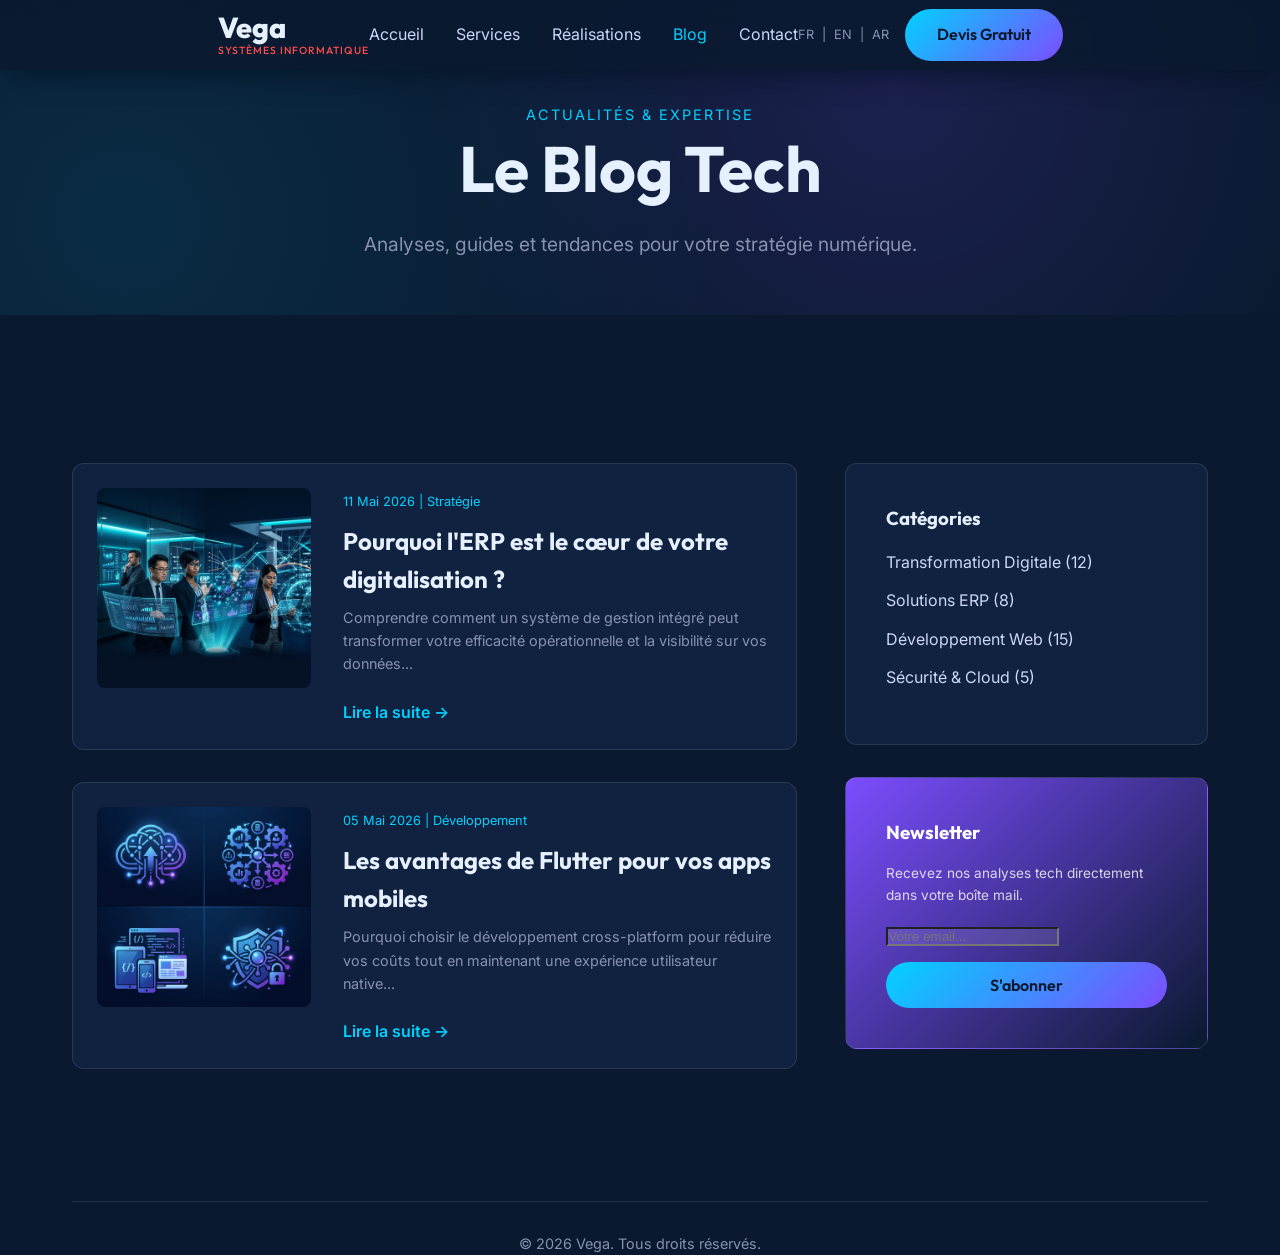
==== blog.html @ df2f933c "modifier de site vega" ====
<!DOCTYPE html>
<html lang="fr">
<head>
    <meta charset="UTF-8">
    <meta name="viewport" content="width=device-width, initial-scale=1.0">
    <title>Blog IT & Transformation Digitale | Vega</title>
    <meta name="description" content="Découvrez les dernières tendances IT : ERP, Cybersécurité, Intelligence Artificielle et Transformation Digitale des entreprises.">
    <link rel="stylesheet" href="assets/css/style.css">
    <link rel="stylesheet" href="assets/css/animations.css">
    <link rel="stylesheet" href="https://cdnjs.cloudflare.com/ajax/libs/font-awesome/6.4.0/css/all.min.css">
</head>
<body>

    <!-- Header -->
    <header class="scrolled">
        <div class="container">
            <nav>
                <a href="index.html" class="logo">Vega <small>Systèmes Informatique</small></a>
                <ul class="nav-links">
                    <li><a href="index.html">Accueil</a></li>
                    <li><a href="services.html">Services</a></li>
                    <li><a href="projects.html">Réalisations</a></li>
                    <li><a href="blog.html" class="active" style="color: var(--primary);">Blog</a></li>
                    <li><a href="contact.html">Contact</a></li>
                </ul>
                <div class="nav-cta" style="display: flex; align-items: center;">
                    <div class="lang-switcher">
                        <a href="#">FR</a> | <a href="#">EN</a> | <a href="#">AR</a>
                    </div>
                    <a href="contact.html" class="btn btn-primary">Devis Gratuit</a>
                </div>
            </nav>
        </div>
    </header>

    <!-- Page Header -->
    <section class="hero" style="height: 35vh; min-height: 250px;">
        <div class="container" style="text-align: center;">
            <div class="reveal">
                <span class="section-subtitle">Actualités & Expertise</span>
                <h1>Le Blog <span>Tech</span></h1>
                <p>Analyses, guides et tendances pour votre stratégie numérique.</p>
            </div>
        </div>
    </section>

    <!-- Blog Content -->
    <section class="section">
        <div class="container">
            <div class="grid" style="grid-template-columns: 2fr 1fr; gap: 3rem;">
                
                <!-- Articles List -->
                <div class="reveal">
                    
                    <!-- Article 1 -->
                    <article class="card" style="margin-bottom: 2rem; display: flex; gap: 2rem; flex-wrap: wrap; padding: 1.5rem;">
                        <div style="flex: 1; min-width: 200px; height: 200px; background: url('assets/images/hero.png') center/cover; border-radius: 8px;"></div>
                        <div style="flex: 2; min-width: 250px;">
                            <span style="color: var(--primary); font-size: 0.8rem;">11 Mai 2026 | Stratégie</span>
                            <h2 style="font-size: 1.5rem; margin: 0.5rem 0;">Pourquoi l'ERP est le cœur de votre digitalisation ?</h2>
                            <p style="font-size: 0.9rem; color: var(--text-dim); margin-bottom: 1.5rem;">Comprendre comment un système de gestion intégré peut transformer votre efficacité opérationnelle et la visibilité sur vos données...</p>
                            <a href="#" style="color: var(--primary); font-weight: 600;">Lire la suite →</a>
                        </div>
                    </article>

                    <!-- Article 2 -->
                    <article class="card" style="margin-bottom: 2rem; display: flex; gap: 2rem; flex-wrap: wrap; padding: 1.5rem;">
                        <div style="flex: 1; min-width: 200px; height: 200px; background: url('assets/images/services.png') center/cover; border-radius: 8px;"></div>
                        <div style="flex: 2; min-width: 250px;">
                            <span style="color: var(--primary); font-size: 0.8rem;">05 Mai 2026 | Développement</span>
                            <h2 style="font-size: 1.5rem; margin: 0.5rem 0;">Les avantages de Flutter pour vos apps mobiles</h2>
                            <p style="font-size: 0.9rem; color: var(--text-dim); margin-bottom: 1.5rem;">Pourquoi choisir le développement cross-platform pour réduire vos coûts tout en maintenant une expérience utilisateur native...</p>
                            <a href="#" style="color: var(--primary); font-weight: 600;">Lire la suite →</a>
                        </div>
                    </article>

                </div>

                <!-- Sidebar -->
                <aside class="reveal delay-1">
                    <div class="card" style="margin-bottom: 2rem;">
                        <h3>Catégories</h3>
                        <ul class="footer-links" style="margin-top: 1rem;">
                            <li><a href="#">Transformation Digitale (12)</a></li>
                            <li><a href="#">Solutions ERP (8)</a></li>
                            <li><a href="#">Développement Web (15)</a></li>
                            <li><a href="#">Sécurité & Cloud (5)</a></li>
                        </ul>
                    </div>

                    <div class="card" style="background: linear-gradient(135deg, var(--primary-alt), var(--bg-dark));">
                        <h3 style="color: white;">Newsletter</h3>
                        <p style="font-size: 0.85rem; color: rgba(255,255,255,0.8); margin: 1rem 0;">Recevez nos analyses tech directement dans votre boîte mail.</p>
                        <input type="email" class="form-control" placeholder="Votre email..." style="margin-bottom: 1rem; background: rgba(255,255,255,0.1);">
                        <button class="btn btn-primary" style="width: 100%;">S'abonner</button>
                    </div>
                </aside>

            </div>
        </div>
    </section>

    <!-- Footer -->
    <footer>
        <div class="container">
            <div class="footer-bottom">
                <p>&copy; 2026 Vega. Tous droits réservés.</p>
            </div>
        </div>
    </footer>

    <script src="assets/js/main.js"></script>
    <script src="assets/js/animations.js"></script>
</body>
</html>
---- assets/css/style.css ----
/* 
   SiteVega - Premium IT Corporate Design System
   Modern Vanilla CSS
*/

@import url('https://fonts.googleapis.com/css2?family=Outfit:wght@300;400;500;600;700&family=Inter:wght@300;400;500;600&display=swap');

:root {
    /* Color Palette - Premium Navy & Tech Cyan/Violet */
    --primary: #00d2ff;
    --primary-alt: #7c4dff;
    --bg-dark: #0a192f;
    --bg-dark-alt: #112240;
    --text-main: #ccd6f6;
    --text-bright: #e6f1ff;
    --text-dim: #8892b0;
    --glass: rgba(255, 255, 255, 0.05);
    --glass-border: rgba(255, 255, 255, 0.1);
    
    /* Layout */
    --container-width: 1200px;
    --header-height: 80px;
    --border-radius: 12px;
    --transition: all 0.3s cubic-bezier(0.645, 0.045, 0.355, 1);
}

/* Base Styles */
* {
    margin: 0;
    padding: 0;
    box-sizing: border-box;
}

html {
    scroll-behavior: smooth;
}

body {
    background-color: var(--bg-dark);
    color: var(--text-main);
    font-family: 'Inter', sans-serif;
    line-height: 1.6;
    overflow-x: hidden;
}

h1, h2, h3, h4, .font-heading {
    font-family: 'Outfit', sans-serif;
    color: var(--text-bright);
    font-weight: 700;
}

a {
    text-decoration: none;
    color: inherit;
    transition: var(--transition);
}

ul {
    list-style: none;
}

img {
    max-width: 100%;
    display: block;
}

.container {
    max-width: var(--container-width);
    margin: 0 auto;
    padding: 0 2rem;
}

/* Typography Helpers */
.section-title {
    font-size: 2.5rem;
    margin-bottom: 1rem;
    text-align: center;
}

.section-subtitle {
    color: var(--primary);
    text-transform: uppercase;
    letter-spacing: 2px;
    font-size: 0.9rem;
    display: block;
    text-align: center;
    margin-bottom: 0.5rem;
}

/* Buttons */
.btn {
    display: inline-block;
    padding: 0.8rem 2rem;
    border-radius: 50px;
    font-weight: 600;
    cursor: pointer;
    border: none;
    font-family: 'Outfit', sans-serif;
    font-size: 1rem;
    transition: var(--transition);
}

.btn-primary {
    background: linear-gradient(135deg, var(--primary), var(--primary-alt));
    color: var(--bg-dark);
}

.btn-primary:hover {
    transform: translateY(-3px);
    box-shadow: 0 10px 20px rgba(0, 210, 255, 0.3);
}

.btn-outline {
    background: transparent;
    border: 2px solid var(--primary);
    color: var(--primary);
}

.btn-outline:hover {
    background: rgba(0, 210, 255, 0.1);
    transform: translateY(-3px);
}

/* Header & Nav */
header {
    height: var(--header-height);
    display: flex;
    align-items: center;
    position: fixed;
    top: 0;
    width: 100%;
    z-index: 1000;
    transition: var(--transition);
}

header.scrolled {
    background: rgba(10, 25, 47, 0.85);
    backdrop-filter: blur(10px);
    height: 70px;
    box-shadow: 0 10px 30px -10px rgba(2, 12, 27, 0.7);
}

nav {
    display: flex;
    justify-content: space-between;
    align-items: center;
    width: 100%;
}

.logo {
    font-family: 'Outfit', sans-serif;
    font-size: 1.8rem;
    font-weight: 800;
    color: var(--text-bright);
    display: flex;
    flex-direction: column;
    line-height: 1;
}

.logo small {
    font-size: 0.65rem;
    color: #ff4d4d;
    font-weight: 500;
    text-transform: uppercase;
    letter-spacing: 1px;
    margin-top: 4px;
}

.nav-links {
    display: flex;
    gap: 2rem;
}

.lang-switcher {
    display: flex;
    gap: 0.5rem;
    font-size: 0.8rem;
    margin-right: 1rem;
    color: var(--text-dim);
}

.lang-switcher a:hover {
    color: var(--primary);
}

.nav-links a:hover {
    color: var(--primary);
}

.menu-btn {
    display: none;
    font-size: 1.5rem;
    color: var(--text-bright);
    cursor: pointer;
    z-index: 1001;
}

/* Hero Section */
.hero {
    height: 100vh;
    display: flex;
    align-items: center;
    position: relative;
    padding-top: var(--header-height);
    background: radial-gradient(circle at 70% 30%, rgba(124, 77, 255, 0.15) 0%, transparent 50%),
                radial-gradient(circle at 10% 70%, rgba(0, 210, 255, 0.1) 0%, transparent 50%);
}

.hero-content {
    max-width: 700px;
}

.hero h1 {
    font-size: clamp(2.5rem, 6vw, 4rem);
    line-height: 1.1;
    margin-bottom: 1.5rem;
}

.hero p {
    font-size: 1.2rem;
    color: var(--text-dim);
    margin-bottom: 2rem;
}

.hero-btns {
    display: flex;
    gap: 1rem;
}

.hero-img-wrapper {
    position: absolute;
    right: -100px;
    top: 50%;
    transform: translateY(-50%);
    width: 50%;
    opacity: 0.4;
    z-index: -1;
}

/* Cards & Sections */
.section {
    padding: 100px 0;
}

.grid {
    display: grid;
    grid-template-columns: repeat(auto-fit, minmax(280px, 1fr));
    gap: 2rem;
    margin-top: 3rem;
}

.card {
    background: var(--bg-dark-alt);
    padding: 2.5rem;
    border-radius: var(--border-radius);
    border: 1px solid var(--glass-border);
    transition: var(--transition);
    position: relative;
    overflow: hidden;
}

.card:hover {
    transform: translateY(-10px);
    border-color: var(--primary);
}

.card-icon {
    font-size: 2.5rem;
    color: var(--primary);
    margin-bottom: 1.5rem;
}

.card h3 {
    margin-bottom: 1rem;
}

.card p {
    color: var(--text-dim);
}

/* WhatsApp Floating Button */
.whatsapp-float {
    position: fixed;
    bottom: 30px;
    right: 30px;
    width: 60px;
    height: 60px;
    background-color: #25d366;
    border-radius: 50%;
    display: flex;
    justify-content: center;
    align-items: center;
    color: white;
    font-size: 30px;
    box-shadow: 0 4px 15px rgba(0,0,0,0.3);
    z-index: 1000;
    transition: var(--transition);
}

.whatsapp-float:hover {
    transform: scale(1.1);
}

#backToTop {
    position: fixed;
    bottom: 100px;
    right: 30px;
    width: 45px;
    height: 45px;
    background: var(--bg-dark-alt);
    border: 1px solid var(--primary);
    border-radius: 50%;
    display: flex;
    justify-content: center;
    align-items: center;
    color: var(--primary);
    z-index: 1000;
    transition: var(--transition);
}

#backToTop:hover {
    background: var(--primary);
    color: var(--bg-dark);
    transform: translateY(-5px);
}
    background: #020c1b;
    padding: 80px 0 30px;
}

.footer-grid {
    display: grid;
    grid-template-columns: 2fr 1fr 1fr 1.5fr;
    gap: 4rem;
    margin-bottom: 50px;
}

.footer-col h4 {
    margin-bottom: 1.5rem;
}

.footer-col p {
    color: var(--text-dim);
}

.footer-links li {
    margin-bottom: 0.8rem;
}

.footer-bottom {
    text-align: center;
    padding-top: 30px;
    border-top: 1px solid var(--glass-border);
    color: var(--text-dim);
    font-size: 0.9rem;
}

/* Responsive */
@media (max-width: 992px) {
    .hero-img-wrapper {
        width: 80%;
        right: -10%;
    }
    .footer-grid {
        grid-template-columns: 1fr 1fr;
    }
}

@media (max-width: 768px) {
    .menu-btn {
        display: block;
    }
    .nav-links {
        display: flex;
        flex-direction: column;
        position: fixed;
        top: 0;
        right: -100%;
        width: 80%;
        height: 100vh;
        background: var(--bg-dark-alt);
        padding: 100px 2rem;
        transition: var(--transition);
        box-shadow: -10px 0 30px rgba(0,0,0,0.5);
    }
    .nav-links.active {
        right: 0;
    }
    .hero {
        text-align: center;
    }
    .hero-btns {
        justify-content: center;
    }
    .footer-grid {
        grid-template-columns: 1fr;
    }
}
---- assets/css/animations.css ----
/* 
   SiteVega - Fluid Animations
   Minimalist & Premium
*/

/* Reveal on scroll */
.reveal {
    opacity: 0;
    transform: translateY(30px);
    transition: all 0.8s cubic-bezier(0.5, 0, 0, 1);
}

.reveal.active {
    opacity: 1;
    transform: translateY(0);
}

/* Stagger delays */
.delay-1 { transition-delay: 0.1s; }
.delay-2 { transition-delay: 0.2s; }
.delay-3 { transition-delay: 0.3s; }
.delay-4 { transition-delay: 0.4s; }

/* Micro-animations */
@keyframes float {
    0% { transform: translateY(0px); }
    50% { transform: translateY(-10px); }
    100% { transform: translateY(0px); }
}

.float-anim {
    animation: float 4s ease-in-out infinite;
}

@keyframes pulse-cyan {
    0% { box-shadow: 0 0 0 0 rgba(0, 210, 255, 0.4); }
    70% { box-shadow: 0 0 0 15px rgba(0, 210, 255, 0); }
    100% { box-shadow: 0 0 0 0 rgba(0, 210, 255, 0); }
}

.pulse {
    animation: pulse-cyan 2s infinite;
}

/* Loading Bar */
.loader-bar {
    position: fixed;
    top: 0;
    left: 0;
    height: 3px;
    background: var(--primary);
    width: 0;
    z-index: 2000;
    transition: width 0.4s ease;
}

/* Glass Hover */
.glass-hover {
    position: relative;
}

.glass-hover::after {
    content: '';
    position: absolute;
    top: 0;
    left: -100%;
    width: 100%;
    height: 100%;
    background: linear-gradient(90deg, transparent, rgba(255,255,255,0.05), transparent);
    transition: 0.5s;
}

.glass-hover:hover::after {
    left: 100%;
}
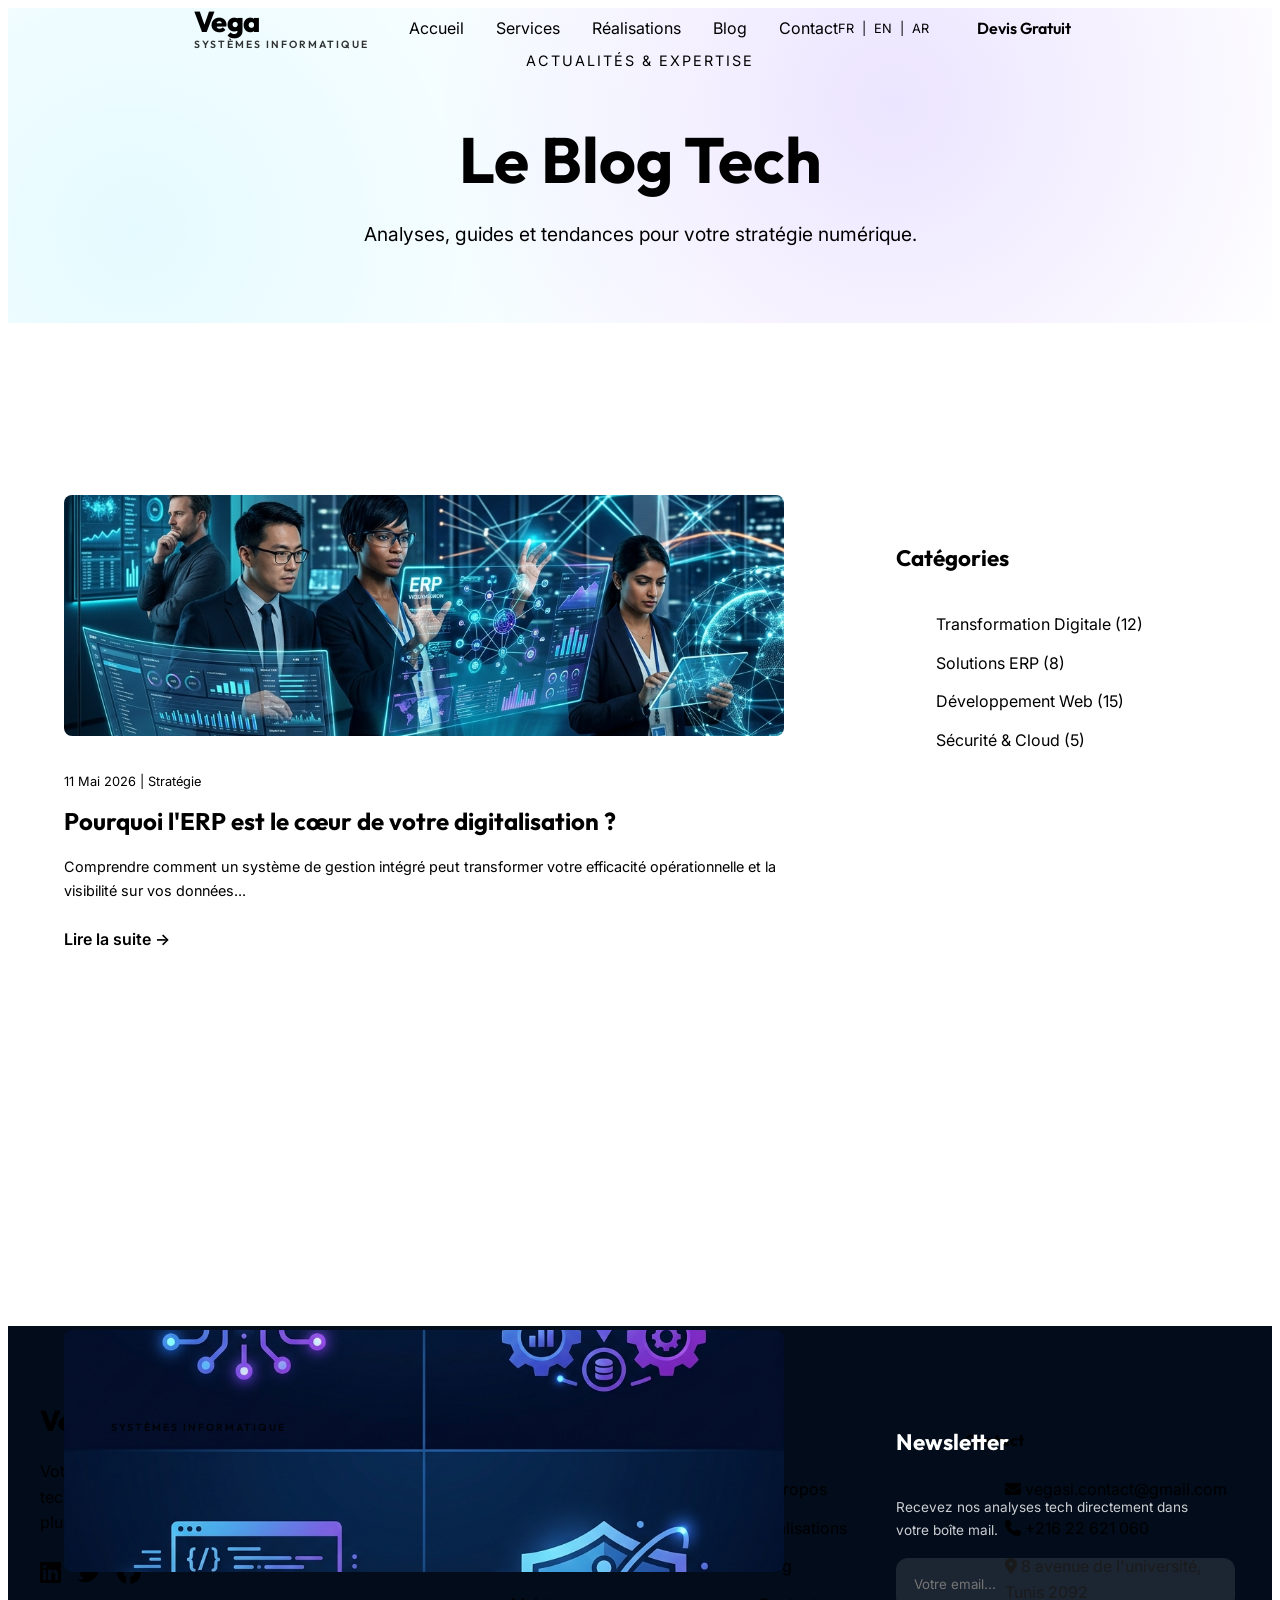
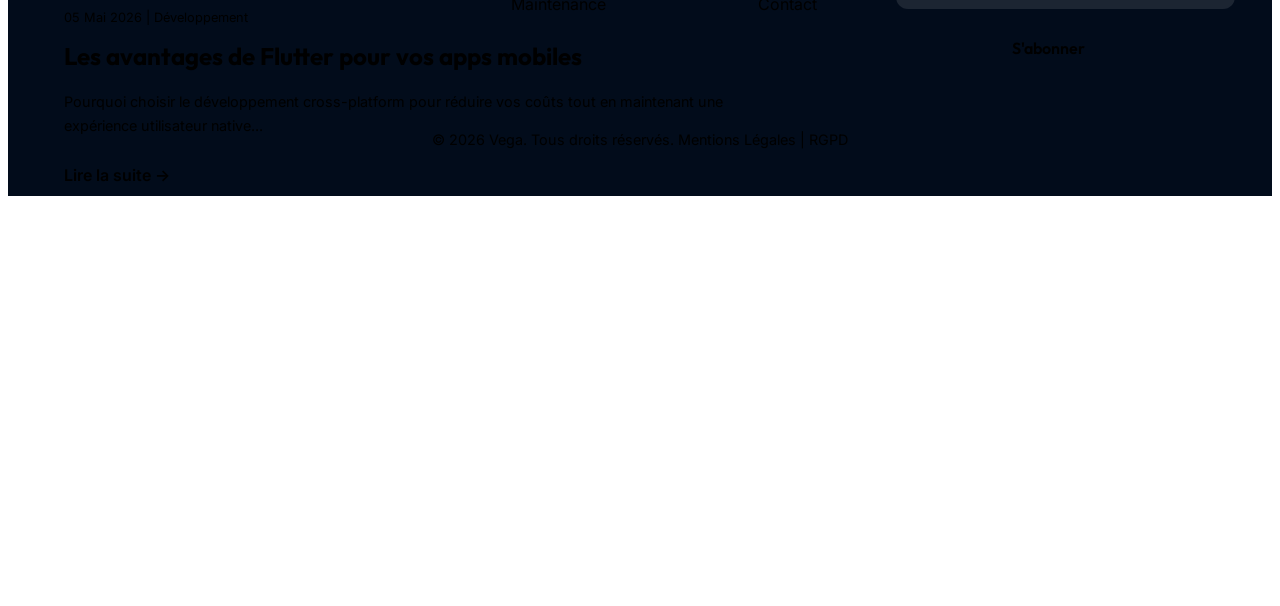
==== commit 9c13bd20: "Correction style" ====
--- a/blog.html
+++ b/blog.html
@@ -12,7 +12,7 @@
 <body>
 
     <!-- Header -->
-    <header class="scrolled">
+    <header>
         <div class="container">
             <nav>
                 <a href="index.html" class="logo">Vega <small>Systèmes Informatique</small></a>
@@ -20,7 +20,7 @@
                     <li><a href="index.html">Accueil</a></li>
                     <li><a href="services.html">Services</a></li>
                     <li><a href="projects.html">Réalisations</a></li>
-                    <li><a href="blog.html" class="active" style="color: var(--primary);">Blog</a></li>
+                    <li><a href="blog.html" class="active">Blog</a></li>
                     <li><a href="contact.html">Contact</a></li>
                 </ul>
                 <div class="nav-cta" style="display: flex; align-items: center;">
@@ -103,8 +103,47 @@
     <!-- Footer -->
     <footer>
         <div class="container">
+            <div class="footer-grid">
+                <div class="footer-col">
+                    <a href="index.html" class="logo" style="display: block; margin-bottom: 1.5rem;">Vega
+                        <small>Systèmes Informatique</small></a>
+                    <p>Votre partenaire stratégique pour l'innovation technologique et la performance métier depuis plus
+                        de 15 ans.</p>
+                    <div style="margin-top: 1.5rem; display: flex; gap: 1rem;">
+                        <a href="#"><i class="fab fa-linkedin" style="font-size: 1.5rem;"></i></a>
+                        <a href="#"><i class="fab fa-twitter" style="font-size: 1.5rem;"></i></a>
+                        <a href="#"><i class="fab fa-facebook" style="font-size: 1.5rem;"></i></a>
+                    </div>
+                </div>
+                <div class="footer-col">
+                    <h4>Services</h4>
+                    <ul class="footer-links">
+                        <li><a href="services.html#conseil">Conseil IT</a></li>
+                        <li><a href="services.html#dev">Développement</a></li>
+                        <li><a href="services.html#erp">ERP</a></li>
+                        <li><a href="services.html#tma">Maintenance</a></li>
+                    </ul>
+                </div>
+                <div class="footer-col">
+                    <h4>Société</h4>
+                    <ul class="footer-links">
+                        <li><a href="#">À propos</a></li>
+                        <li><a href="projects.html">Réalisations</a></li>
+                        <li><a href="blog.html">Blog</a></li>
+                        <li><a href="contact.html">Contact</a></li>
+                    </ul>
+                </div>
+                <div class="footer-col">
+                    <h4>Contact</h4>
+                    <ul class="footer-links">
+                        <li><i class="fas fa-envelope"></i> vegasi.contact@gmail.com</li>
+                        <li><i class="fas fa-phone"></i> +216 22 621 060</li>
+                        <li><i class="fas fa-map-marker-alt"></i> 8 avenue de l'université, Tunis 2092</li>
+                    </ul>
+                </div>
+            </div>
             <div class="footer-bottom">
-                <p>&copy; 2026 Vega. Tous droits réservés.</p>
+                <p>&copy; 2026 Vega. Tous droits réservés. <a href="#">Mentions Légales</a> | <a href="#">RGPD</a></p>
             </div>
         </div>
     </footer>
--- a/assets/css/style.css
+++ b/assets/css/style.css
@@ -5,23 +5,24 @@
 
 @import url('https://fonts.googleapis.com/css2?family=Outfit:wght@300;400;500;600;700&family=Inter:wght@300;400;500;600&display=swap');
 
-:root {
-    /* Color Palette - Premium Navy & Tech Cyan/Violet */
+    /* Color Palette - Premium Deep Navy & Vibrant Accents */
     --primary: #00d2ff;
     --primary-alt: #7c4dff;
+    --accent: #ff4d4d;
     --bg-dark: #0a192f;
     --bg-dark-alt: #112240;
-    --text-main: #ccd6f6;
+    --text-main: #a8b2d1;
     --text-bright: #e6f1ff;
     --text-dim: #8892b0;
-    --glass: rgba(255, 255, 255, 0.05);
-    --glass-border: rgba(255, 255, 255, 0.1);
+    --glass: rgba(255, 255, 255, 0.03);
+    --glass-border: rgba(255, 255, 255, 0.08);
     
     /* Layout */
     --container-width: 1200px;
     --header-height: 80px;
-    --border-radius: 12px;
-    --transition: all 0.3s cubic-bezier(0.645, 0.045, 0.355, 1);
+    --border-radius: 16px;
+    --transition: all 0.4s cubic-bezier(0.645, 0.045, 0.355, 1);
+    --shadow-premium: 0 20px 40px -15px rgba(2, 12, 27, 0.7);
 }
 
 /* Base Styles */
@@ -155,15 +156,17 @@
     display: flex;
     flex-direction: column;
     line-height: 1;
+    letter-spacing: -0.5px;
 }
 
 .logo small {
     font-size: 0.65rem;
-    color: #ff4d4d;
-    font-weight: 500;
+    color: var(--primary);
+    font-weight: 600;
     text-transform: uppercase;
-    letter-spacing: 1px;
+    letter-spacing: 2px;
     margin-top: 4px;
+    opacity: 0.8;
 }
 
 .nav-links {
@@ -185,6 +188,22 @@
 
 .nav-links a:hover {
     color: var(--primary);
+}
+
+.nav-links a.active {
+    color: var(--primary);
+    position: relative;
+}
+
+.nav-links a.active::after {
+    content: '';
+    position: absolute;
+    bottom: -5px;
+    left: 0;
+    width: 20px;
+    height: 2px;
+    background: var(--primary);
+    border-radius: 2px;
 }
 
 .menu-btn {
@@ -228,13 +247,20 @@
 }
 
 .hero-img-wrapper {
+    position: relative;
+    display: flex;
+    justify-content: center;
+    align-items: center;
+}
+
+.hero-blob {
     position: absolute;
-    right: -100px;
-    top: 50%;
-    transform: translateY(-50%);
-    width: 50%;
-    opacity: 0.4;
-    z-index: -1;
+    width: 120%;
+    height: 120%;
+    background: radial-gradient(circle, rgba(124, 77, 255, 0.2) 0%, transparent 70%);
+    border-radius: 50%;
+    z-index: 1;
+    filter: blur(40px);
 }
 
 /* Cards & Sections */
@@ -251,31 +277,58 @@
 
 .card {
     background: var(--bg-dark-alt);
-    padding: 2.5rem;
+    padding: 3rem 2.5rem;
     border-radius: var(--border-radius);
     border: 1px solid var(--glass-border);
     transition: var(--transition);
     position: relative;
     overflow: hidden;
+    display: flex;
+    flex-direction: column;
+    height: 100%;
 }
 
 .card:hover {
-    transform: translateY(-10px);
+    transform: translateY(-12px);
     border-color: var(--primary);
+    box-shadow: var(--shadow-premium);
+    background: rgba(17, 34, 64, 0.7);
+}
+
+.card::before {
+    content: '';
+    position: absolute;
+    top: 0;
+    left: 0;
+    width: 100%;
+    height: 100%;
+    background: radial-gradient(circle at top right, rgba(0, 210, 255, 0.05), transparent);
+    opacity: 0;
+    transition: var(--transition);
+}
+
+.card:hover::before {
+    opacity: 1;
 }
 
 .card-icon {
-    font-size: 2.5rem;
-    color: var(--primary);
-    margin-bottom: 1.5rem;
+    font-size: 2.8rem;
+    background: linear-gradient(135deg, var(--primary), var(--primary-alt));
+    -webkit-background-clip: text;
+    -webkit-text-fill-color: transparent;
+    margin-bottom: 2rem;
+    display: inline-block;
 }
 
 .card h3 {
-    margin-bottom: 1rem;
+    margin-bottom: 1.2rem;
+    font-size: 1.4rem;
 }
 
 .card p {
     color: var(--text-dim);
+    font-size: 1rem;
+    line-height: 1.7;
 }
 
 /* WhatsApp Floating Button */
@@ -323,8 +376,55 @@
     color: var(--bg-dark);
     transform: translateY(-5px);
 }
+
+/* Form Controls */
+.form-group {
+    margin-bottom: 1.5rem;
+}
+
+.form-group label {
+    display: block;
+    margin-bottom: 0.5rem;
+    font-weight: 500;
+    color: var(--text-bright);
+    font-size: 0.9rem;
+}
+
+.form-control {
+    width: 100%;
+    padding: 1.1rem;
+    background: rgba(255, 255, 255, 0.05);
+    border: 1px solid var(--glass-border);
+    border-radius: 12px;
+    color: var(--text-bright);
+    font-family: 'Inter', sans-serif;
+    transition: var(--transition);
+}
+
+.form-control:focus {
+    outline: none;
+    border-color: var(--primary);
+    background: rgba(255, 255, 255, 0.08);
+    box-shadow: 0 0 0 4px rgba(0, 210, 255, 0.1);
+}
+
+textarea.form-control {
+    min-height: 150px;
+    resize: vertical;
+}
+
+select.form-control {
+    appearance: none;
+    background-image: url("data:image/svg+xml,%3Csvg xmlns='http://www.w3.org/2000/svg' fill='none' viewBox='0 0 24 24' stroke='white'%3E%3Cpath stroke-linecap='round' stroke-linejoin='round' stroke-width='2' d='M19 9l-7 7-7-7'%3E%3C/path%3E%3C/svg%3E");
+    background-repeat: no-repeat;
+    background-position: right 1rem center;
+    background-size: 1.2em;
+}
+
+footer {
     background: #020c1b;
     padding: 80px 0 30px;
+    border-top: 1px solid var(--glass-border);
 }
 
 .footer-grid {
